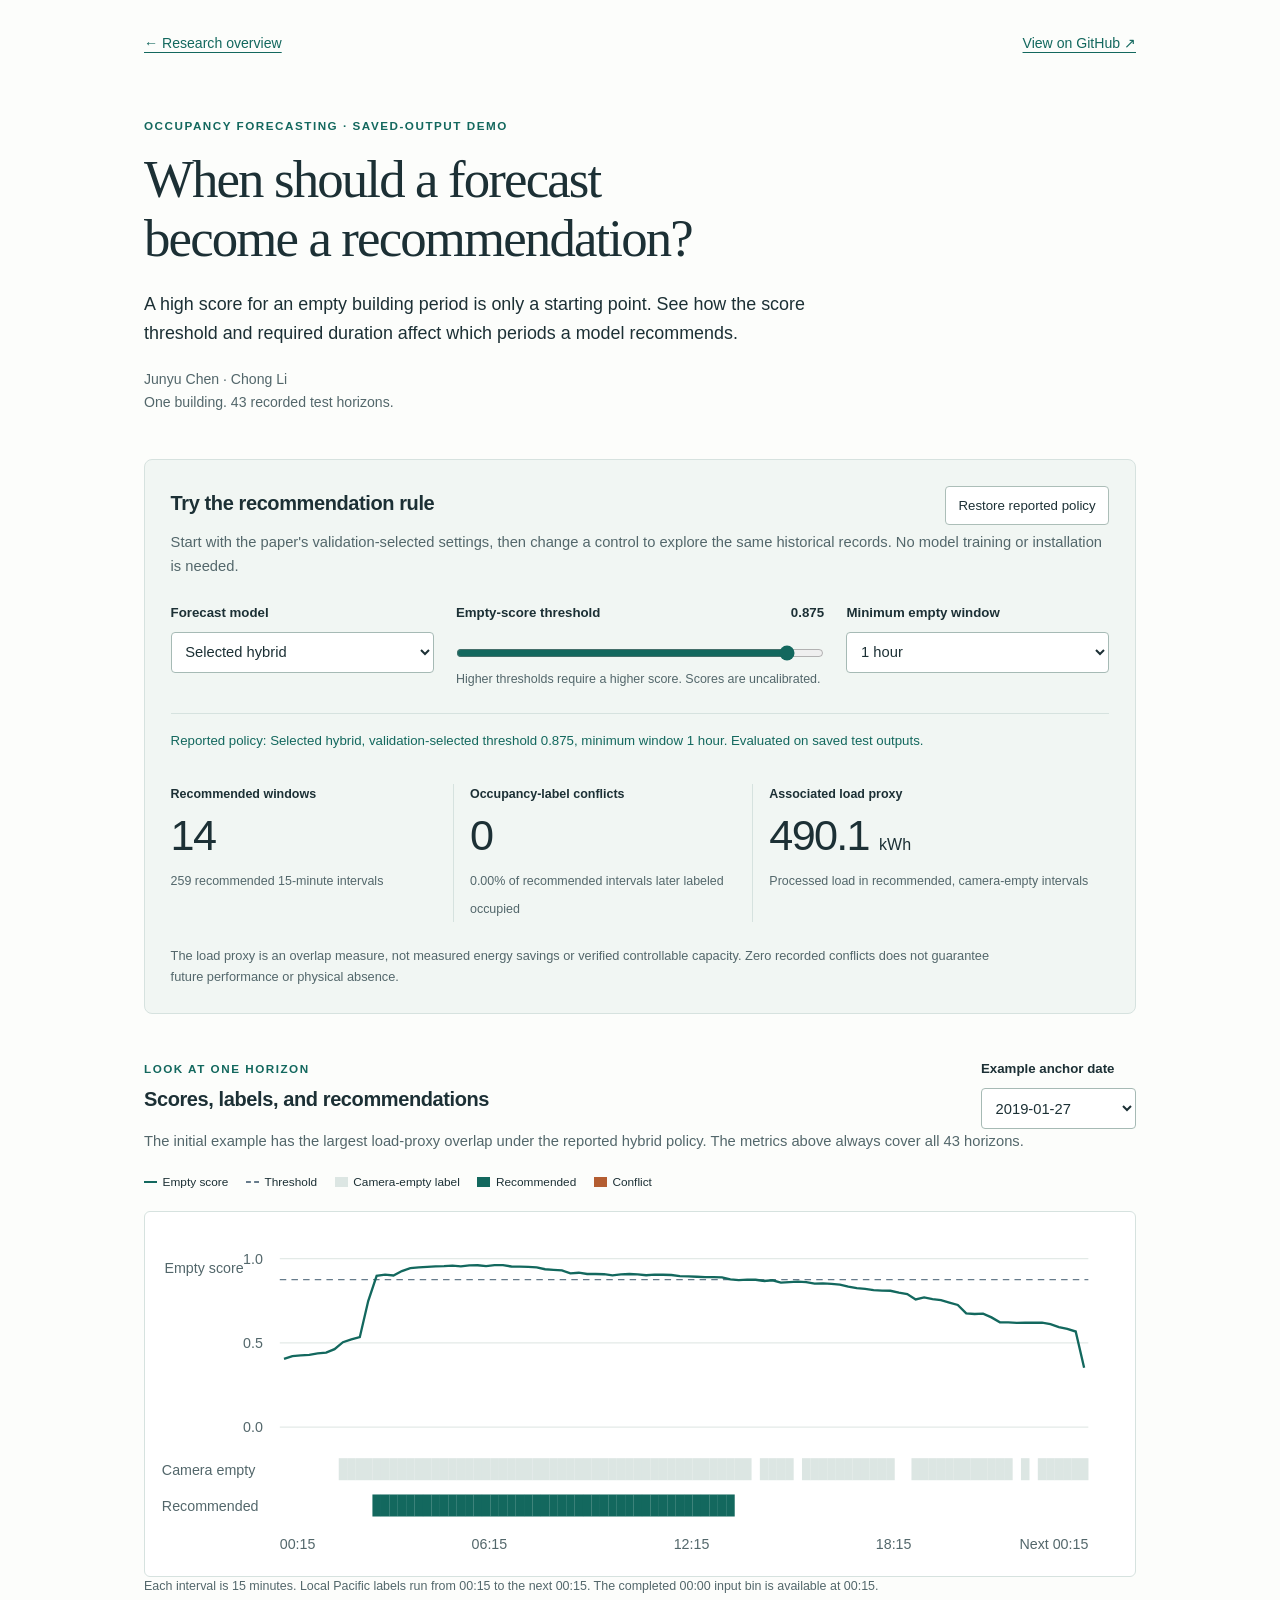
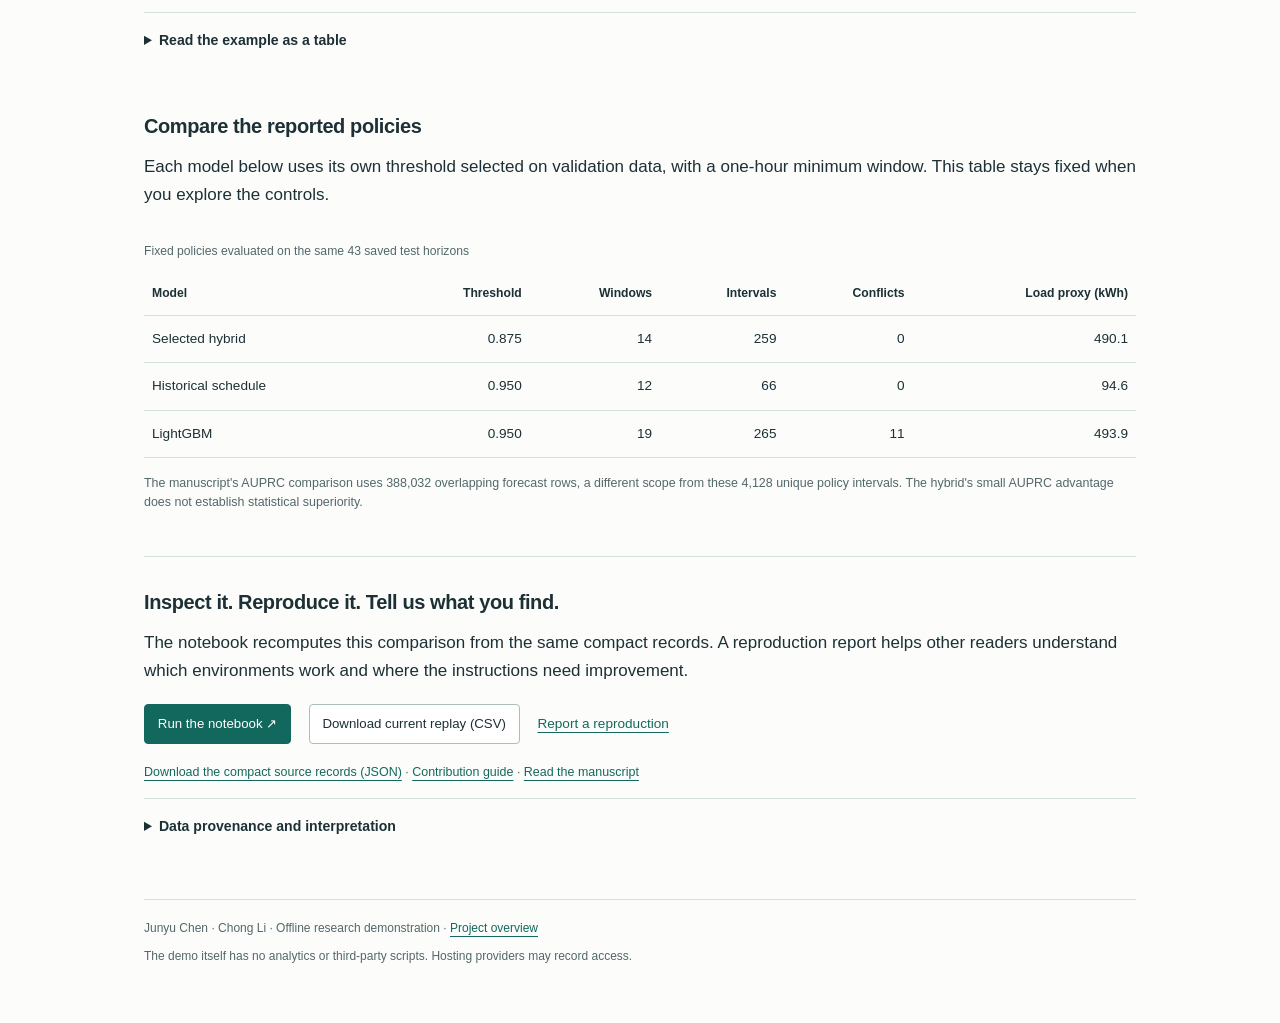
==== docs/demo/index.html @ 039e4abe "Add a browser replay and executable occupancy study notebook" ====
<!doctype html>
<html lang="en">
<head>
  <meta charset="utf-8">
  <meta name="viewport" content="width=device-width, initial-scale=1">
  <title>Try the occupancy study | Junyu Chen and Chong Li</title>
  <meta name="description" content="Explore how occupancy scores, duration, and recorded conflicts change empty-window recommendations. A browser replay of one building's saved outputs.">
  <link rel="canonical" href="https://stevenchenjy.github.io/decision-aware-occupancy-forecasting/demo/">
  <meta property="og:title" content="When should an occupancy forecast become a recommendation?">
  <meta property="og:description" content="Try the saved-output research demo. Compare sustained windows, recorded occupancy conflicts, and associated building load.">
  <meta property="og:image" content="https://stevenchenjy.github.io/decision-aware-occupancy-forecasting/assets/social-preview.png">
  <meta property="og:image:width" content="1280">
  <meta property="og:image:height" content="640">
  <meta name="twitter:card" content="summary_large_image">
  <link rel="icon" href="../assets/favicon.svg" type="image/svg+xml">
  <link rel="stylesheet" href="style.css">
  <script src="policy.js" defer></script>
  <script src="app.js" defer></script>
</head>
<body>
  <a class="skip" href="#controls">Skip to the controls</a>
  <main>
    <nav class="top" aria-label="Research navigation"><a href="../">← Research overview</a><a href="https://github.com/stevenchenjy/decision-aware-occupancy-forecasting">View on GitHub ↗</a></nav>
    <header>
      <p class="eyebrow">OCCUPANCY FORECASTING · SAVED-OUTPUT DEMO</p>
      <h1>When should a forecast<br class="desktop-break"> become a recommendation?</h1>
      <p class="intro">A high score for an empty building period is only a starting point. See how the score threshold and required duration affect which periods a model recommends.</p>
      <p class="byline">Junyu Chen · Chong Li <span>One building. 43 recorded test horizons.</span></p>
    </header>
    <section aria-labelledby="policy-heading" class="experiment">
      <div class="section-top"><h2 id="policy-heading">Try the recommendation rule</h2><button id="reset" type="button" disabled>Restore reported policy</button></div>
      <p class="help">Start with the paper's validation-selected settings, then change a control to explore the same historical records. No model training or installation is needed.</p>
      <fieldset id="controls" disabled>
        <legend class="sr-only">Recommendation settings</legend>
        <div class="control"><label for="model">Forecast model</label><select id="model"><option value="hybrid">Selected hybrid</option><option value="historical">Historical schedule</option><option value="lightgbm">LightGBM</option></select></div>
        <div class="control threshold"><label for="threshold">Empty-score threshold <output id="threshold-value" for="threshold">0.875</output></label><input type="range" id="threshold" min="0.050" max="0.950" step="0.025" value="0.875" aria-describedby="threshold-help"><span id="threshold-help" class="hint">Higher thresholds require a higher score. Scores are uncalibrated.</span></div>
        <div class="control"><label for="duration">Minimum empty window</label><select id="duration"><option value="4">1 hour</option><option value="8">2 hours</option><option value="16">4 hours</option></select></div>
      </fieldset>
      <p id="policy-status" class="policy-status" role="status">Loading the saved records…</p>
      <div id="load-error" class="error" hidden><p>The demo data could not be loaded. Check your connection and try again, or use the notebook below.</p><button id="retry" type="button">Try loading again</button></div>
      <div id="metrics" class="metrics" aria-label="Aggregate outcomes across all 43 test horizons" aria-live="polite" aria-atomic="true">
        <div class="metric"><span class="metric-label">Recommended windows</span><strong id="windows">…</strong><span id="intervals" class="hint">Continuous periods of at least 1 hour</span></div>
        <div class="metric"><span class="metric-label">Occupancy-label conflicts</span><strong id="conflicts">…</strong><span id="conflict-rate" class="hint">Recommendations later labeled occupied</span></div>
        <div class="metric"><span class="metric-label">Associated load proxy</span><strong><span id="opportunity">…</span> <small>kWh</small></strong><span class="hint">Processed load in recommended, camera-empty intervals</span></div>
      </div>
      <p class="scope-note">The load proxy is an overlap measure, not measured energy savings or verified controllable capacity. Zero recorded conflicts does not guarantee future performance or physical absence.</p>
    </section>
    <section aria-labelledby="day-heading">
      <div class="section-top day-heading"><div><p class="eyebrow">LOOK AT ONE HORIZON</p><h2 id="day-heading">Scores, labels, and recommendations</h2></div><div class="day-picker"><label for="day">Example anchor date</label><select id="day" disabled aria-describedby="example-note"><option>Loading…</option></select></div></div>
      <p id="example-note" class="help">The initial example has the largest load-proxy overlap under the reported hybrid policy. The metrics above always cover all 43 horizons.</p>
      <div class="legend" aria-label="Plot legend"><span><i class="line"></i>Empty score</span><span><i class="dash"></i>Threshold</span><span><i class="empty"></i>Camera-empty label</span><span><i class="recommend"></i>Recommended</span><span><i class="conflict"></i>Conflict</span></div>
      <div id="timeline" class="timeline"><p>Loading the example…</p></div>
      <p class="hint">Each interval is 15 minutes. Local Pacific labels run from 00:15 to the next 00:15. The completed 00:00 input bin is available at 00:15.</p>
      <details><summary>Read the example as a table</summary><div class="table-scroll"><table><caption>Recorded labels and the current recommendation rule for the selected horizon</caption><thead><tr><th scope="col">Interval start</th><th scope="col">Empty score</th><th scope="col">Camera label</th><th scope="col">Recommendation</th><th scope="col">Load proxy (kWh)</th></tr></thead><tbody id="day-table"></tbody></table></div></details>
    </section>
    <section aria-labelledby="comparison-heading">
      <h2 id="comparison-heading">Compare the reported policies</h2>
      <p>Each model below uses its own threshold selected on validation data, with a one-hour minimum window. This table stays fixed when you explore the controls.</p>
      <div class="table-scroll"><table id="comparison"><caption>Fixed policies evaluated on the same 43 saved test horizons</caption><thead><tr><th scope="col">Model</th><th scope="col">Threshold</th><th scope="col">Windows</th><th scope="col">Intervals</th><th scope="col">Conflicts</th><th scope="col">Load proxy (kWh)</th></tr></thead><tbody><tr><th scope="row">Selected hybrid</th><td>0.875</td><td>14</td><td>259</td><td>0</td><td>490.1</td></tr><tr><th scope="row">Historical schedule</th><td>0.950</td><td>12</td><td>66</td><td>0</td><td>94.6</td></tr><tr><th scope="row">LightGBM</th><td>0.950</td><td>19</td><td>265</td><td>11</td><td>493.9</td></tr></tbody></table></div>
      <p class="hint">The manuscript's AUPRC comparison uses 388,032 overlapping forecast rows, a different scope from these 4,128 unique policy intervals. The hybrid's small AUPRC advantage does not establish statistical superiority.</p>
    </section>
    <section class="next" aria-labelledby="next-heading">
      <h2 id="next-heading">Inspect it. Reproduce it. Tell us what you find.</h2>
      <p>The notebook recomputes this comparison from the same compact records. A reproduction report helps other readers understand which environments work and where the instructions need improvement.</p>
      <div class="actions"><a class="button" href="https://colab.research.google.com/github/stevenchenjy/decision-aware-occupancy-forecasting/blob/main/notebooks/try_the_study.ipynb">Run the notebook ↗</a><button id="download" type="button" disabled>Download current replay (CSV)</button><a href="https://github.com/stevenchenjy/decision-aware-occupancy-forecasting/issues/new?template=reproduction.yml">Report a reproduction</a></div>
      <p class="hint"><a href="../demo/data.json" download>Download the compact source records (JSON)</a> · <a href="https://github.com/stevenchenjy/decision-aware-occupancy-forecasting/blob/main/CONTRIBUTING.md">Contribution guide</a> · <a href="../occupancy-forecasting-working-paper.pdf">Read the manuscript</a></p>
    </section>
    <details><summary>Data provenance and interpretation</summary><p>The demo uses the cleaned LBNL Building 59 release and the repository's saved test predictions. Its hybrid uses the fixed weights 0.15 historical schedule, 0.60 LightGBM, and 0.25 compact Transformer. It does not select new weights or fit a controller. The reported thresholds met a 10% empirical validation conflict cutoff, which is not a guarantee about future risk.</p><p>Moving the controls explores an already inspected test period. It cannot establish a better held-out policy or new confirmed results. Source timestamp provenance, upstream imputation, corrected deep-model initialization, and evaluation on fresh data remain necessary for a prospective study.</p><p><a href="https://github.com/stevenchenjy/decision-aware-occupancy-forecasting/blob/main/DATA.md">Dataset provenance</a> · <a href="https://github.com/stevenchenjy/decision-aware-occupancy-forecasting/blob/main/CLAIMS_AND_LIMITATIONS.md">Full limitations</a></p><ul id="provenance"></ul></details>
    <noscript><p>The interactive controls require JavaScript. The reported comparison table above is available without it. You can also <a href="https://github.com/stevenchenjy/decision-aware-occupancy-forecasting/blob/main/notebooks/try_the_study.ipynb">download the notebook</a>.</p></noscript>
    <footer><p>Junyu Chen · Chong Li · Offline research demonstration · <a href="../">Project overview</a></p><p>The demo itself has no analytics or third-party scripts. Hosting providers may record access.</p></footer>
  </main>
</body>
</html>
---- docs/demo/style.css ----
:root { color-scheme:light; --ink:#1c3035; --muted:#53676b; --teal:#13685e; --line:#d6e2df; --paper:#fcfdfb; --panel:#f1f6f3; --amber:#98521e; }
* { box-sizing:border-box; }
body { margin:0; color:var(--ink); background:var(--paper); font:17px/1.65 -apple-system,BlinkMacSystemFont,"Segoe UI",sans-serif; }
main { max-width:1056px; padding:2rem 2rem 3rem; margin:auto; }
a { color:var(--teal); text-underline-offset:4px; }
a:hover { text-decoration-thickness:2px; }
:focus-visible { outline:3px solid #277ba1; outline-offset:4px; }
.skip { position:absolute; top:-100px; background:white; padding:.5rem; }
.skip:focus { top:1rem; z-index:2; }
.top { display:flex; justify-content:space-between; flex-wrap:wrap; gap:.8rem; font-size:.88rem; margin-bottom:3.8rem; }
.eyebrow { font-size:.73rem; font-weight:650; letter-spacing:.13em; color:var(--teal); margin:0 0 .9rem; }
h1 { font-family:Georgia,serif; font-size:clamp(2.15rem,5vw,3.3rem); line-height:1.13; font-weight:400; letter-spacing:-.035em; margin:0 0 1.3rem; }
.intro { max-width:720px; font-size:1.12rem; line-height:1.65; margin-bottom:1.2rem; }
.byline { font-size:.88rem; color:var(--muted); margin:0; }
.byline span { display:block; }
header { margin-bottom:2.8rem; }
section { margin-top:2.8rem; }
h2 { font-size:1.25rem; line-height:1.35; letter-spacing:-.02em; margin:0 0 .8rem; }
p { margin:0 0 1rem; }
.section-top { display:flex; align-items:baseline; justify-content:space-between; gap:1rem; flex-wrap:wrap; }
.experiment { background:var(--panel); border:1px solid var(--line); border-radius:8px; padding:1.6rem; }
.help { color:var(--muted); font-size:.92rem; }
fieldset { padding:0; border:0; margin:1.5rem 0; display:grid; grid-template-columns:1fr 1.4fr 1fr; gap:1.4rem; }
label { display:block; font-size:.83rem; font-weight:600; margin-bottom:.5rem; }
select { width:100%; background:white; color:var(--ink); border:1px solid #a6bab5; border-radius:4px; padding:.65rem .6rem; font-size:.92rem; }
input[type=range] { width:100%; margin:.8rem 0 .6rem; accent-color:var(--teal); cursor:pointer; }
output { float:right; font-variant-numeric:tabular-nums; }
.hint { font-size:.78rem; color:var(--muted); line-height:1.5; }
.threshold .hint { display:block; }
button,.button { display:inline-block; background:white; color:var(--ink); border:1px solid #acbeb8; padding:.55rem .8rem; border-radius:4px; font:500 .83rem/1.5 -apple-system,BlinkMacSystemFont,"Segoe UI",sans-serif; cursor:pointer; text-decoration:none; }
button:hover,.button:hover { border-color:var(--teal); background:#e9f2ed; }
button:disabled { opacity:.55; cursor:wait; }
.policy-status { font-size:.83rem; border-top:1px solid var(--line); padding-top:1rem; color:var(--teal); min-height:3.1rem; }
.policy-status.exploratory { color:var(--amber); }
.metrics { display:grid; grid-template-columns:1fr 1fr 1.2fr; gap:1rem; padding:.35rem 0 1rem; }
.metric { padding:0 1rem 0 0; border-right:1px solid var(--line); }
.metric:last-child { border:0; padding:0; }
.metric-label { display:block; font-size:.78rem; font-weight:600; }
.metric strong { display:block; font-size:2.7rem; font-weight:500; font-variant-numeric:tabular-nums; letter-spacing:-.04em; margin:.3rem 0; line-height:1.2; }
.metric strong small { font-size:1rem; letter-spacing:0; }
.scope-note { font-size:.8rem; color:var(--muted); margin:.4rem 0 0; max-width:840px; }
.day-heading { align-items:center; }
.day-picker { min-width:155px; }
.day-heading .eyebrow { margin-bottom:.45rem; }
.day-heading h2 { margin-bottom:1rem; }
.legend { display:flex; gap:.5rem 1.1rem; flex-wrap:wrap; font-size:.74rem; margin:1.2rem 0; }
.legend span { display:flex; align-items:center; gap:.35rem; }
.legend i { display:inline-block; width:13px; height:10px; }
.line { border-top:2px solid var(--teal); height:0!important; }
.dash { border-top:2px dashed #667b8b; height:0!important; }
.empty { background:#dce6e3; }
.recommend { background:var(--teal); }
.conflict { background:#b45d31; }
.timeline { background:white; border:1px solid var(--line); border-radius:6px; overflow:hidden; min-height:230px; }
.timeline svg { display:block; width:100%; height:auto; }
.timeline>p { padding:1rem; }
.table-scroll { overflow-x:auto; }
table { width:100%; border-collapse:collapse; font-size:.85rem; margin:1rem 0; }
caption { text-align:left; color:var(--muted); font-size:.76rem; padding-bottom:.6rem; }
th,td { text-align:right; padding:.75rem .5rem; border-bottom:1px solid var(--line); font-variant-numeric:tabular-nums; }
th:first-child,td:first-child { text-align:left; }
thead th { font-size:.76rem; font-weight:600; vertical-align:bottom; }
tbody th { font-weight:500; }
#day-table td:first-child { white-space:nowrap; }
.next { border-top:1px solid var(--line); padding-top:2rem; }
.actions { display:flex; gap:.8rem 1.1rem; flex-wrap:wrap; align-items:center; margin:1.2rem 0; }
.actions>a:not(.button) { font-size:.85rem; }
.button { background:var(--teal); color:white; border-color:var(--teal); }
.button:hover { color:var(--ink); }
details { margin-top:1rem; border-top:1px solid var(--line); padding:1rem 0; font-size:.88rem; }
summary { cursor:pointer; font-weight:600; }
details[open] summary { margin-bottom:1rem; }
#provenance { padding-left:1.2rem; font-size:.73rem; overflow-wrap:anywhere; }
footer { margin-top:2.8rem; padding-top:1.2rem; border-top:1px solid var(--line); color:var(--muted); font-size:.75rem; }
footer p { margin-bottom:.5rem; }
.sr-only { position:absolute; width:1px; height:1px; padding:0; overflow:hidden; clip:rect(0,0,0,0); white-space:nowrap; border:0; }
.error { color:#8b3b1b; padding:1rem; border:1px solid #c89065; border-radius:4px; margin-bottom:1rem; }
[hidden] { display:none!important; }
@media(max-width:700px) { main { padding:1.3rem 1.1rem 2rem; } .top { margin-bottom:2.4rem; } .desktop-break { display:none; } fieldset { grid-template-columns:1fr; gap:1rem; } .experiment { padding:1.2rem; } .metrics { grid-template-columns:1fr; gap:1rem; } .metric { border-right:0; border-bottom:1px solid var(--line); padding:0 0 1rem; } .metric strong { font-size:2.4rem; } .metric-label { font-size:.85rem; } .day-picker { width:100%; } .timeline { min-height:0; } .actions { align-items:stretch; flex-direction:column; } .actions>a,.actions>button { text-align:center; } #comparison { min-width:570px; } }
@media(prefers-reduced-motion:reduce) { * { scroll-behavior:auto!important; } }
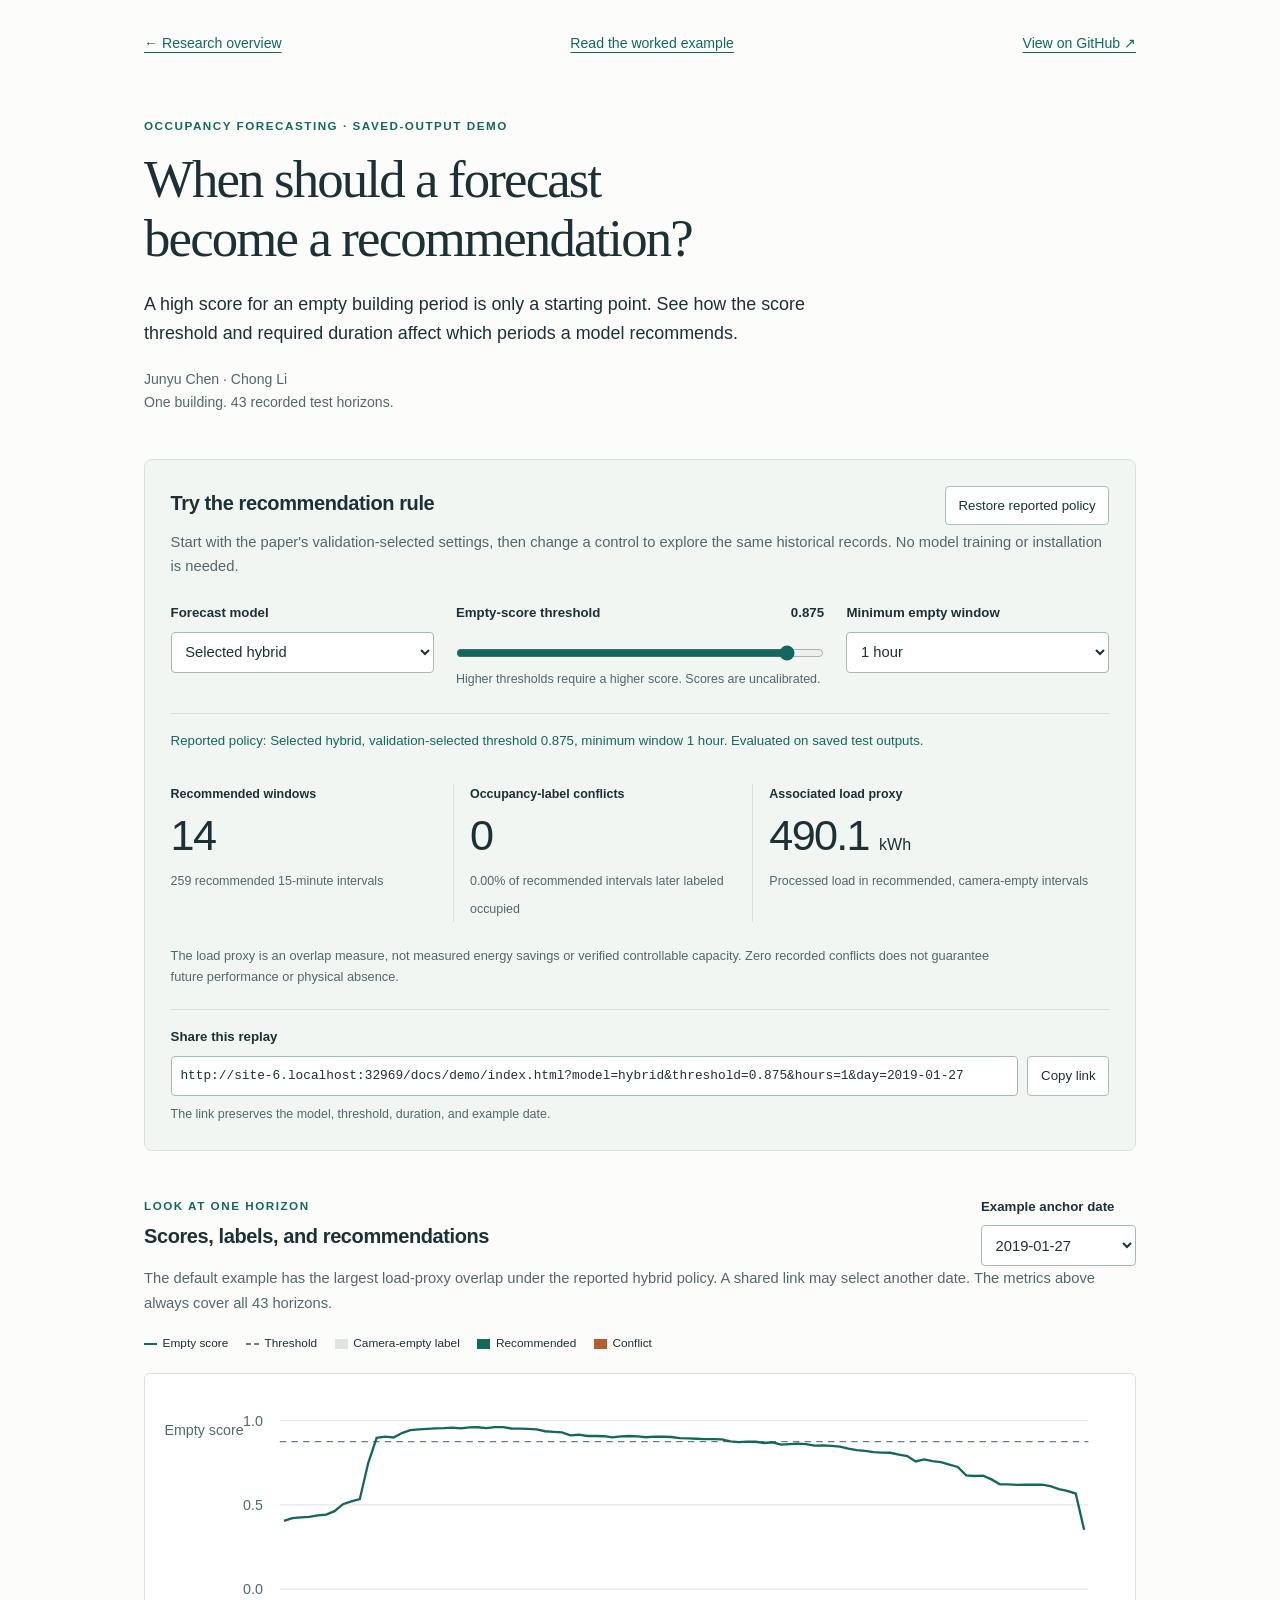
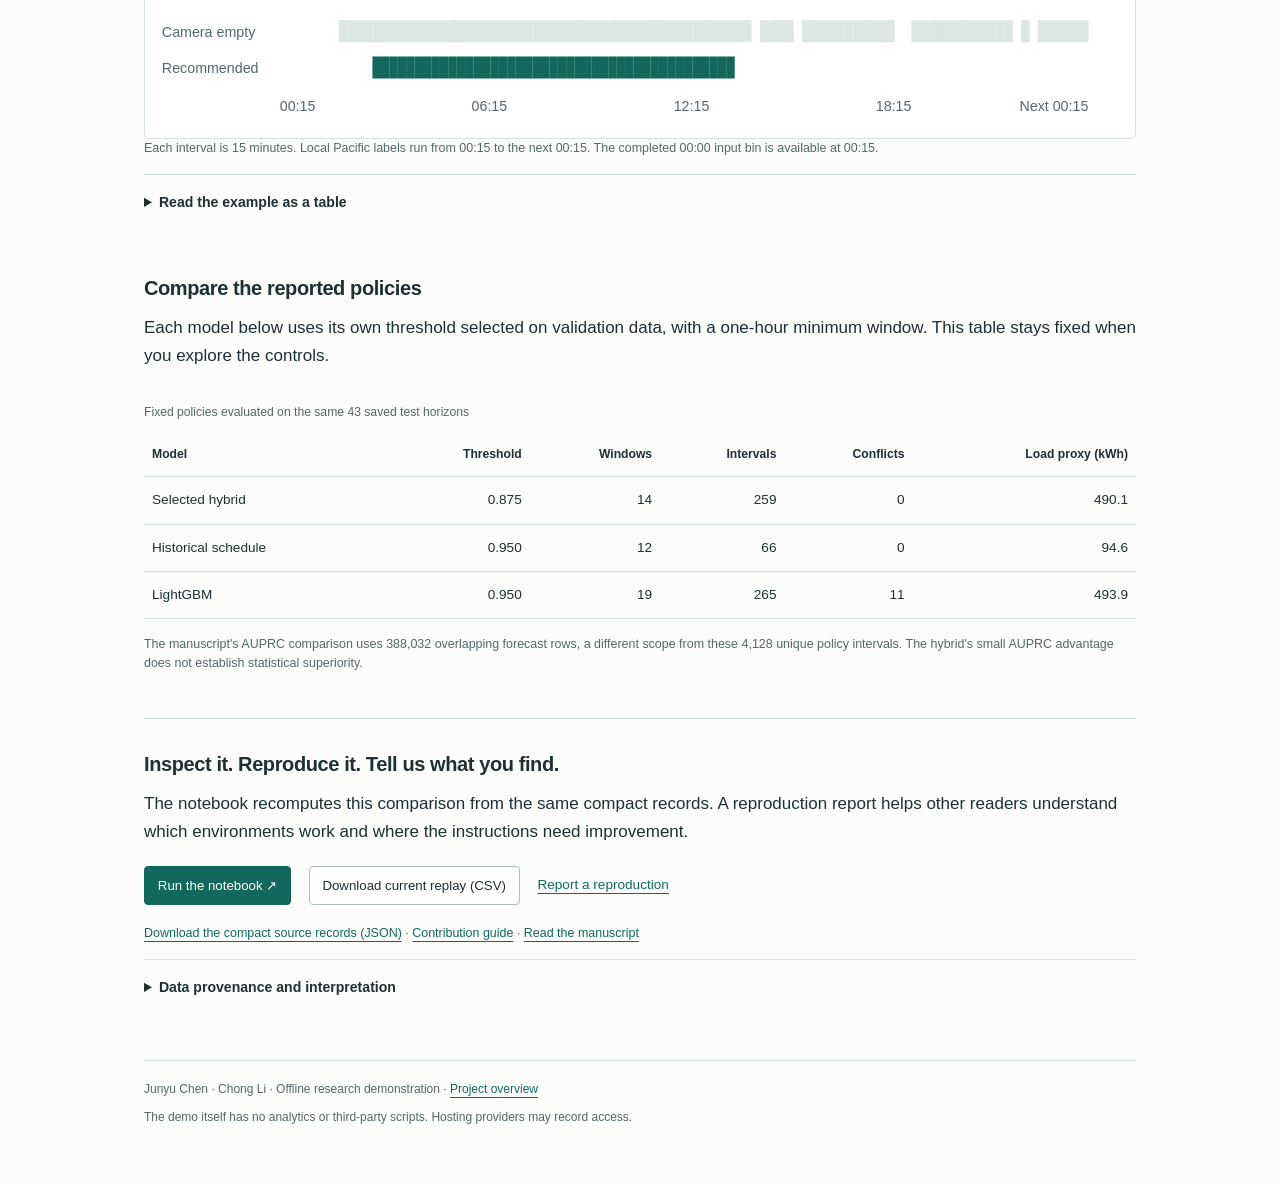
==== commit 2fae11ff: "Connect public discovery, shareable replays, and evidence of outside interest" ====
--- a/docs/demo/index.html
+++ b/docs/demo/index.html
@@ -15,12 +15,13 @@
   <link rel="icon" href="../assets/favicon.svg" type="image/svg+xml">
   <link rel="stylesheet" href="style.css">
   <script src="policy.js" defer></script>
+  <script src="state.js" defer></script>
   <script src="app.js" defer></script>
 </head>
 <body>
   <a class="skip" href="#controls">Skip to the controls</a>
   <main>
-    <nav class="top" aria-label="Research navigation"><a href="../">← Research overview</a><a href="https://github.com/stevenchenjy/decision-aware-occupancy-forecasting">View on GitHub ↗</a></nav>
+    <nav class="top" aria-label="Research navigation"><a href="../">← Research overview</a><a href="../guide/">Read the worked example</a><a href="https://github.com/stevenchenjy/decision-aware-occupancy-forecasting">View on GitHub ↗</a></nav>
     <header>
       <p class="eyebrow">OCCUPANCY FORECASTING · SAVED-OUTPUT DEMO</p>
       <h1>When should a forecast<br class="desktop-break"> become a recommendation?</h1>
@@ -44,10 +45,11 @@
         <div class="metric"><span class="metric-label">Associated load proxy</span><strong><span id="opportunity">…</span> <small>kWh</small></strong><span class="hint">Processed load in recommended, camera-empty intervals</span></div>
       </div>
       <p class="scope-note">The load proxy is an overlap measure, not measured energy savings or verified controllable capacity. Zero recorded conflicts does not guarantee future performance or physical absence.</p>
+      <div class="share"><label for="share-link">Share this replay</label><div class="share-controls"><input id="share-link" type="url" readonly aria-describedby="share-status"><button id="copy-link" type="button" disabled>Copy link</button></div><p id="share-status" class="hint" role="status">Loading the replay address…</p></div>
     </section>
     <section aria-labelledby="day-heading">
       <div class="section-top day-heading"><div><p class="eyebrow">LOOK AT ONE HORIZON</p><h2 id="day-heading">Scores, labels, and recommendations</h2></div><div class="day-picker"><label for="day">Example anchor date</label><select id="day" disabled aria-describedby="example-note"><option>Loading…</option></select></div></div>
-      <p id="example-note" class="help">The initial example has the largest load-proxy overlap under the reported hybrid policy. The metrics above always cover all 43 horizons.</p>
+      <p id="example-note" class="help">The default example has the largest load-proxy overlap under the reported hybrid policy. A shared link may select another date. The metrics above always cover all 43 horizons.</p>
       <div class="legend" aria-label="Plot legend"><span><i class="line"></i>Empty score</span><span><i class="dash"></i>Threshold</span><span><i class="empty"></i>Camera-empty label</span><span><i class="recommend"></i>Recommended</span><span><i class="conflict"></i>Conflict</span></div>
       <div id="timeline" class="timeline"><p>Loading the example…</p></div>
       <p class="hint">Each interval is 15 minutes. Local Pacific labels run from 00:15 to the next 00:15. The completed 00:00 input bin is available at 00:15.</p>
--- a/docs/demo/style.css
+++ b/docs/demo/style.css
@@ -39,6 +39,11 @@
 .metric strong { display:block; font-size:2.7rem; font-weight:500; font-variant-numeric:tabular-nums; letter-spacing:-.04em; margin:.3rem 0; line-height:1.2; }
 .metric strong small { font-size:1rem; letter-spacing:0; }
 .scope-note { font-size:.8rem; color:var(--muted); margin:.4rem 0 0; max-width:840px; }
+.share { margin-top:1.4rem; padding-top:1rem; border-top:1px solid var(--line); }
+.share-controls { display:flex; gap:.6rem; }
+.share-controls input { min-width:0; flex:1; padding:.55rem; color:var(--ink); background:white; border:1px solid #a6bab5; border-radius:4px; font:.8rem/1.5 monospace; }
+.share-controls button { flex-shrink:0; }
+.share .hint { margin:.6rem 0 0; }
 .day-heading { align-items:center; }
 .day-picker { min-width:155px; }
 .day-heading .eyebrow { margin-bottom:.45rem; }
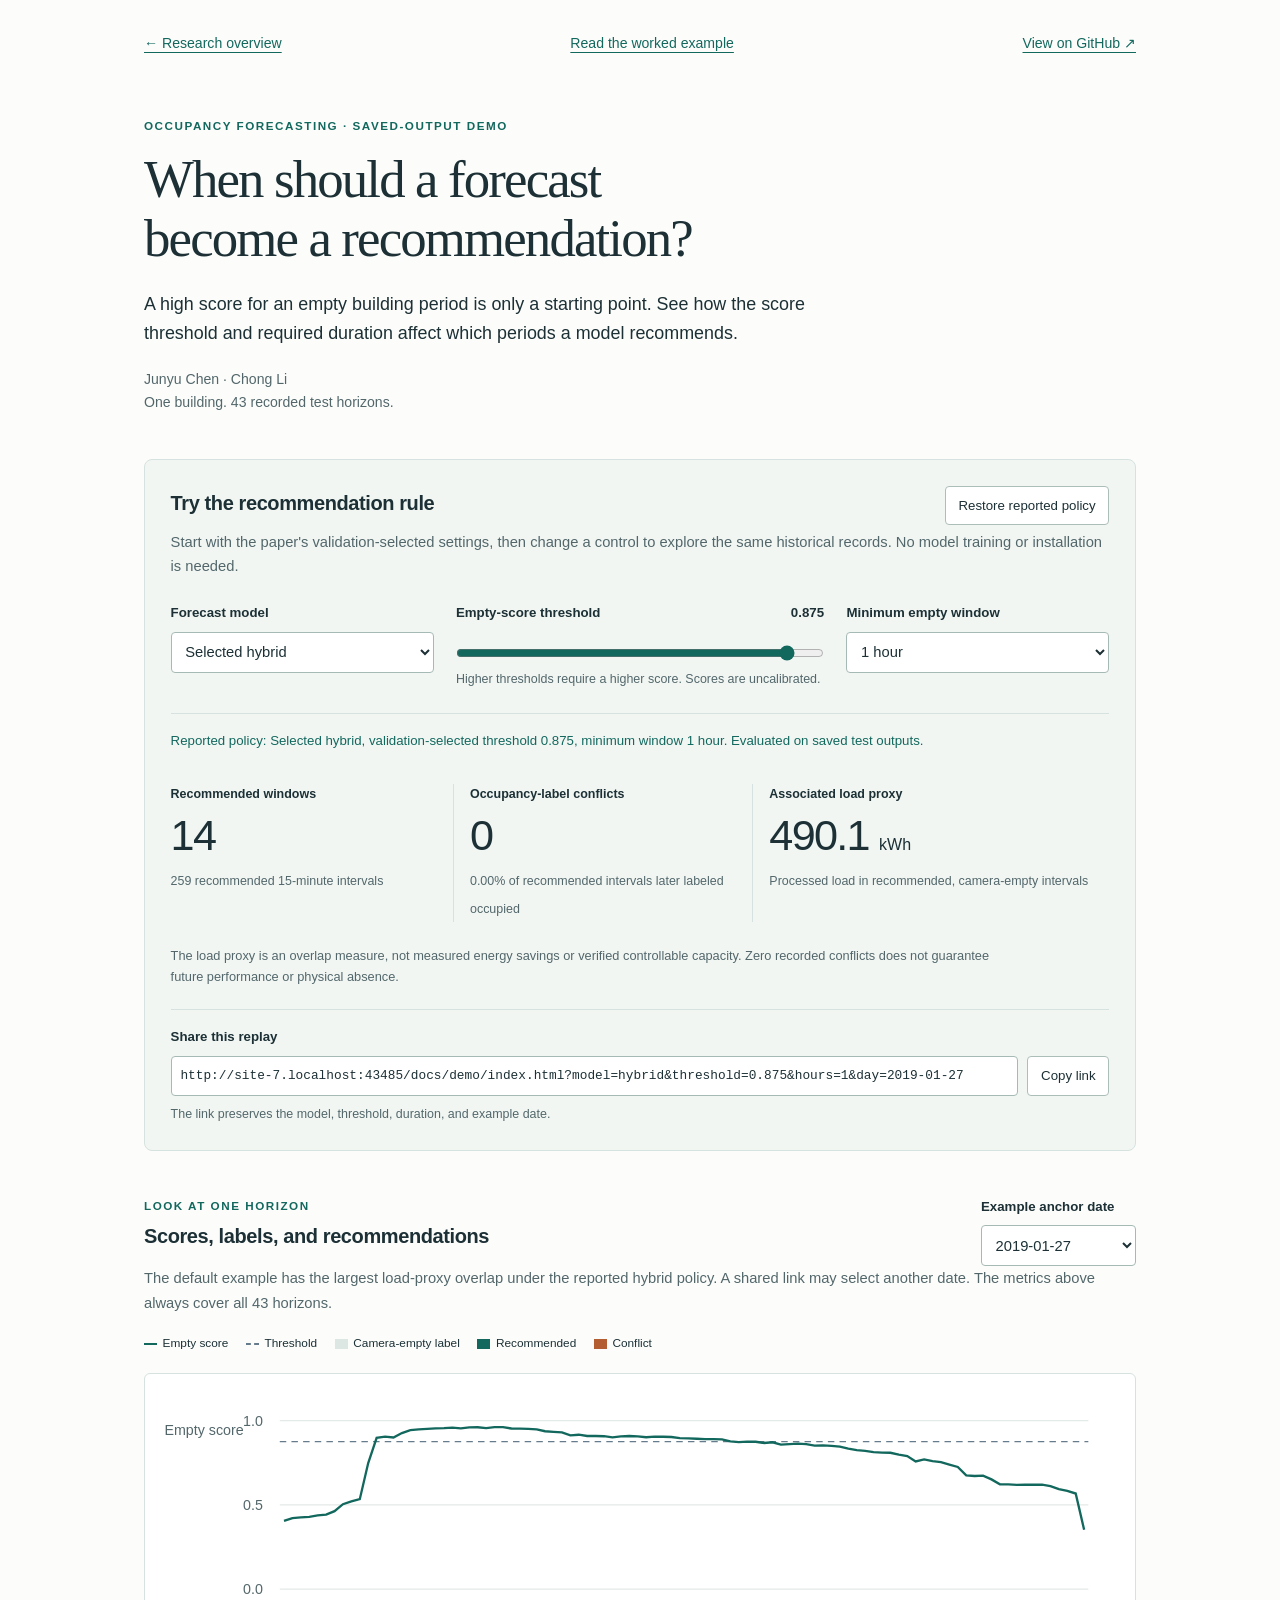
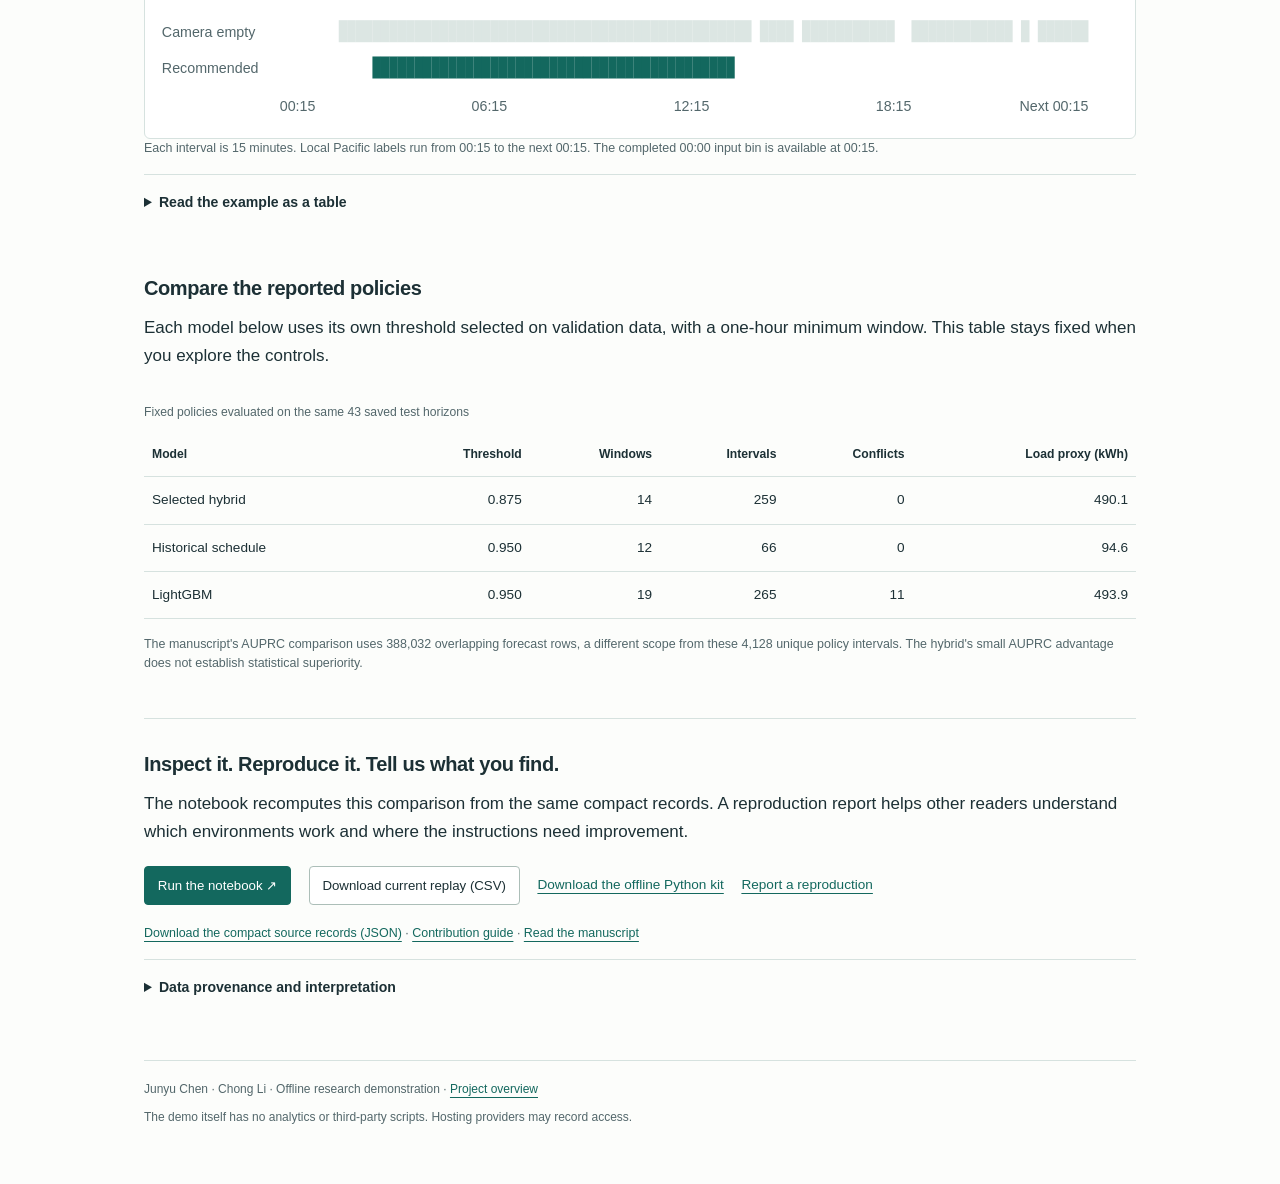
==== commit 2e8c79f7: "Publish an offline replay path and a crawlable paper record" ====
--- a/docs/demo/index.html
+++ b/docs/demo/index.html
@@ -64,7 +64,7 @@
     <section class="next" aria-labelledby="next-heading">
       <h2 id="next-heading">Inspect it. Reproduce it. Tell us what you find.</h2>
       <p>The notebook recomputes this comparison from the same compact records. A reproduction report helps other readers understand which environments work and where the instructions need improvement.</p>
-      <div class="actions"><a class="button" href="https://colab.research.google.com/github/stevenchenjy/decision-aware-occupancy-forecasting/blob/main/notebooks/try_the_study.ipynb">Run the notebook ↗</a><button id="download" type="button" disabled>Download current replay (CSV)</button><a href="https://github.com/stevenchenjy/decision-aware-occupancy-forecasting/issues/new?template=reproduction.yml">Report a reproduction</a></div>
+      <div class="actions"><a class="button" href="https://colab.research.google.com/github/stevenchenjy/decision-aware-occupancy-forecasting/blob/main/notebooks/try_the_study.ipynb">Run the notebook ↗</a><button id="download" type="button" disabled>Download current replay (CSV)</button><a href="https://github.com/stevenchenjy/decision-aware-occupancy-forecasting/releases/tag/replay-kit-v1">Download the offline Python kit</a><a href="https://github.com/stevenchenjy/decision-aware-occupancy-forecasting/issues/new?template=reproduction.yml">Report a reproduction</a></div>
       <p class="hint"><a href="../demo/data.json" download>Download the compact source records (JSON)</a> · <a href="https://github.com/stevenchenjy/decision-aware-occupancy-forecasting/blob/main/CONTRIBUTING.md">Contribution guide</a> · <a href="../occupancy-forecasting-working-paper.pdf">Read the manuscript</a></p>
     </section>
     <details><summary>Data provenance and interpretation</summary><p>The demo uses the cleaned LBNL Building 59 release and the repository's saved test predictions. Its hybrid uses the fixed weights 0.15 historical schedule, 0.60 LightGBM, and 0.25 compact Transformer. It does not select new weights or fit a controller. The reported thresholds met a 10% empirical validation conflict cutoff, which is not a guarantee about future risk.</p><p>Moving the controls explores an already inspected test period. It cannot establish a better held-out policy or new confirmed results. Source timestamp provenance, upstream imputation, corrected deep-model initialization, and evaluation on fresh data remain necessary for a prospective study.</p><p><a href="https://github.com/stevenchenjy/decision-aware-occupancy-forecasting/blob/main/DATA.md">Dataset provenance</a> · <a href="https://github.com/stevenchenjy/decision-aware-occupancy-forecasting/blob/main/CLAIMS_AND_LIMITATIONS.md">Full limitations</a></p><ul id="provenance"></ul></details>
